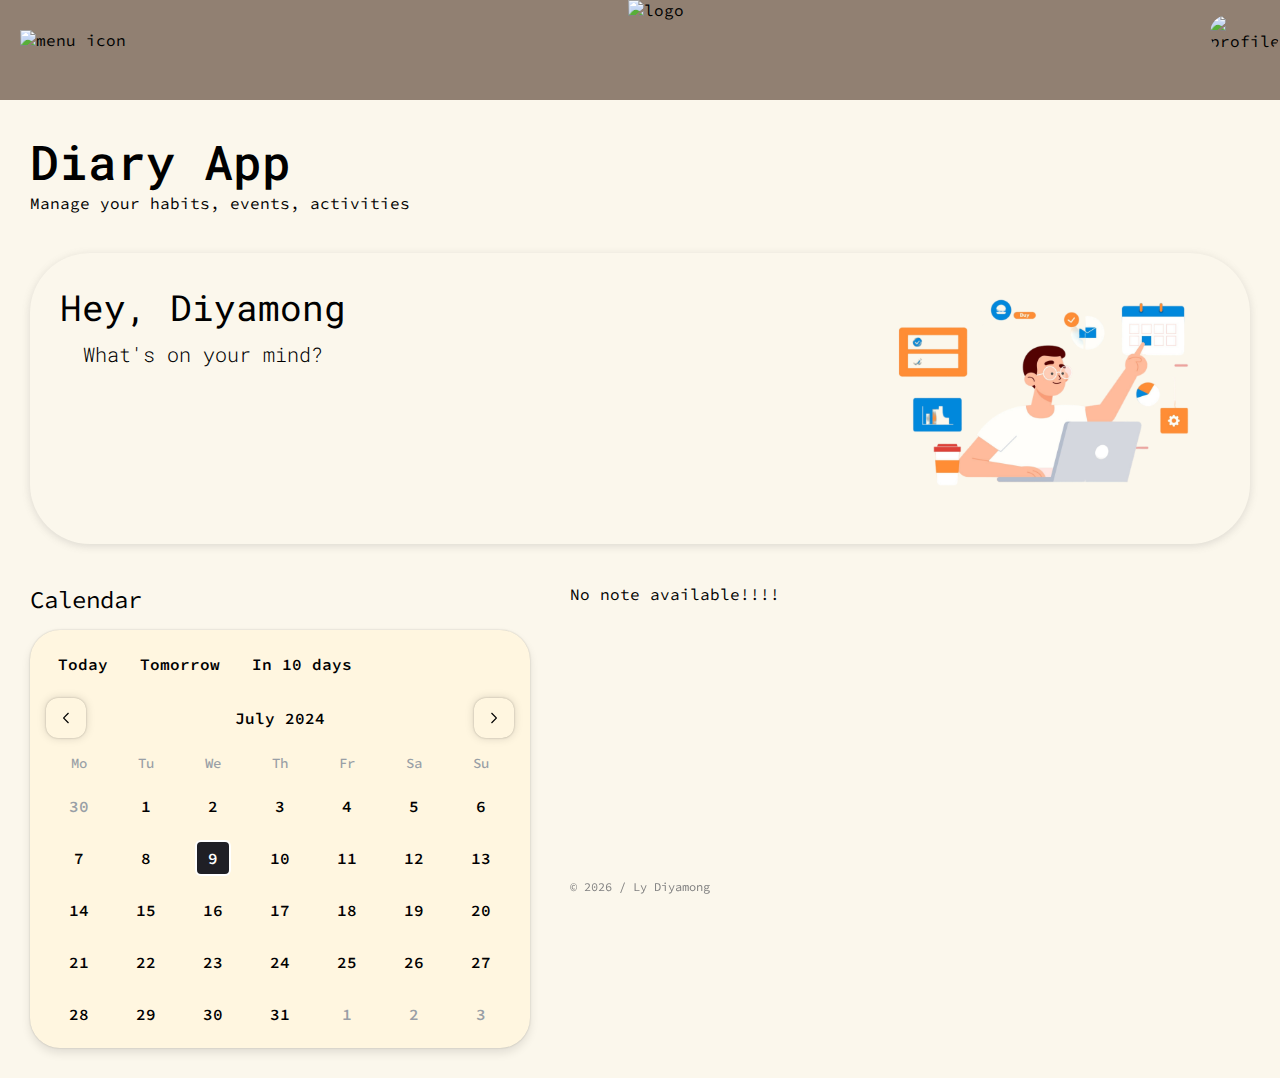
==== index.html @ 5960749e "first commit" ====
<!DOCTYPE html>
<html lang="en">

<head>
    <meta charset="UTF-8">
    <meta name="viewport" content="width=device-width, initial-scale=1.0">
    <!-- CSS link -->
    <link rel="stylesheet" href="./src/styles/styles.css">
    <!-- Icon link -->
    <link href='https://unpkg.com/boxicons@2.1.4/css/boxicons.min.css' rel='stylesheet'>
    <title>Diary App</title>
</head>

<body>
    <!-- start navbar -->
    <navbar-component data-source="navbar-data"></navbar-component>
    <!-- end navbar -->
    <!-- start main section -->
    <main>
        <!-- start sidebar -->
        <sidebar-component data-source="sidebar-data"></sidebar-component>
        <!-- end sidebar -->

        <!-- start main content -->
        <section class="main-content-container">
            <div class="main-inner">
                <!--start header -->
                <header-component data-source="header-data"></header-component>
                <!-- end header -->
                <section class="section-content-container">
                    <!-- start hero content -->
                    <div class="hero-content">
                        <div class="hero-text-container">
                            <h2>Hey, Diyamong</h2>
                            <h4>What's on your mind?</h4>
                        </div>
                        <div class="hero-img-container">
                            <img src="./src/images/pics/hero-content.svg" alt="working">
                        </div>
                    </div>
                    <!-- end hero content -->
                    <div class="mid-section-container">
                        <!-- start calendar -->
                        <calendar-component></calendar-component>
                        <!-- end calendar -->
                        <!-- start recent note -->
                        <div id="first-note" class="overview-notes-container">
                            <h4>Recent Note</h4>
                        </div>
                        <!-- end recent note -->
                    </div>
                </section>
            </div>
        </section>
        <!-- end main content  -->
    </main>
    <footer-component></footer-component>
    <!-- navbar component -->
    <script src="./src/script/components/navbar.js" type="module"></script>
    <!-- header component -->
     <script src="./src/script/components/header.js" type="module"></script>
    <!-- sidebar component -->
    <script src="./src/script/components/sidebar.js" type="module"></script>
    <!-- calendar component -->
    <script src="./src/script/components/calendar.js"></script>
    <!-- footer component -->
     <script src="./src/script/components/footer.js"></script>
     <!-- dashboard to get recent note -->
     <script src="./src/script/dashboard.js"></script>
</body>

</html>
---- src/styles/styles.css ----
/* Source code Pro font */
@import url('https://fonts.googleapis.com/css2?family=Source+Code+Pro:ital,wght@0,200..900;1,200..900&display=swap');
/* Roboto Mono font*/
@import url('https://fonts.googleapis.com/css2?family=Roboto+Mono:ital,wght@0,100..700;1,100..700&display=swap');

/* component url */
@import url(./components/index.css);
* {
    margin: 0;
    padding: 0;
    box-sizing: border-box;
    scroll-behavior: smooth;
}

:root {
    --main-content-container: 1500px;
    --sidebar-width : 417px;
    --sidebar__content-width: 329px;
    --font-family__header-roboto: "Roboto Mono", monospace;
    --font-family__text-scp: "Source Code Pro", monospace;
    --bg-color-primary-100: #f5f3ea;
    --bg-color-primary-200: #FBF7EC;
    --bg-color-primary-300: #FFF6E0;
    --bg-color-primary-400: #FFF1DC;
    --bg-color-primary-400 : #F0D6B3;
    --bg-color-second-100: #918072;
    --bg-color-accent-100: #888888;
    --c-text-primary: #1F1F25;
    --c-text-secondary: #999FA6;
    --btn-submit-color : #0D6EFD;
    --sidebar__navigate-link-br : 20px;
    --note-task-link-br : 30px;
    --tasks-note-width: 320px;
    --tasks-note-height: 350px;
    --margin-y-gap : 40px;
}

body {
    background-color: var(--bg-color-primary-200);
    font-family: var(--font-family__text-scp);
}

main{
    display: flex;
}

/* default a tag */
a {
    text-decoration: none;
    color: black;
}
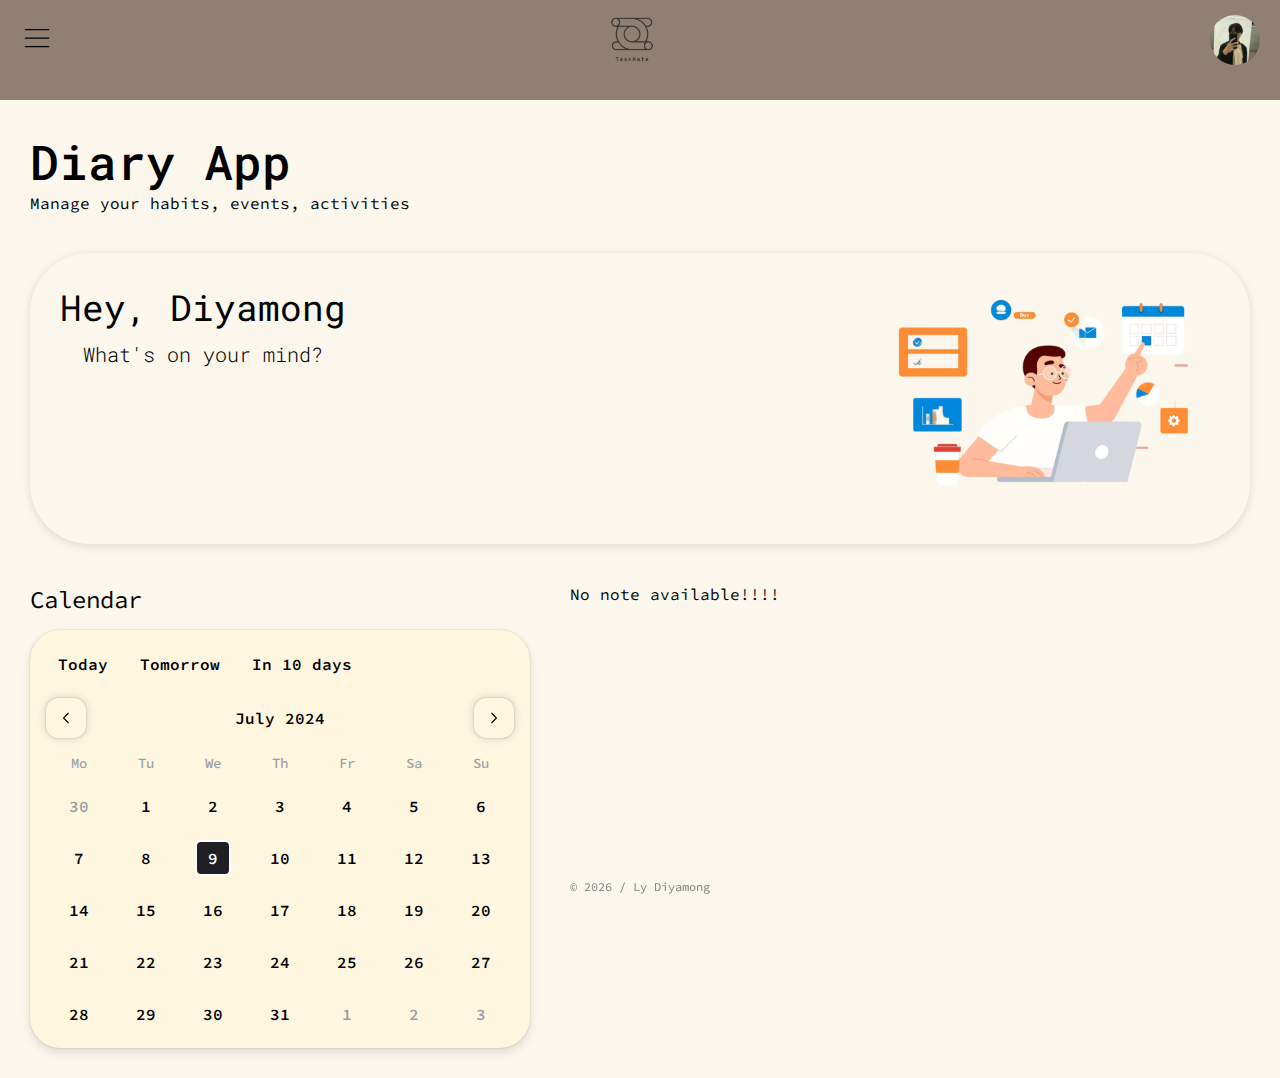
==== commit 2f0341dc: "change path in homepage" ====
--- a/index.html
+++ b/index.html
@@ -4,6 +4,8 @@
 <head>
     <meta charset="UTF-8">
     <meta name="viewport" content="width=device-width, initial-scale=1.0">
+    <!-- Logo link -->
+    <link rel="icon" href="/src/images/pics/logo.png">
     <!-- CSS link -->
     <link rel="stylesheet" href="./src/styles/styles.css">
     <!-- Icon link -->
